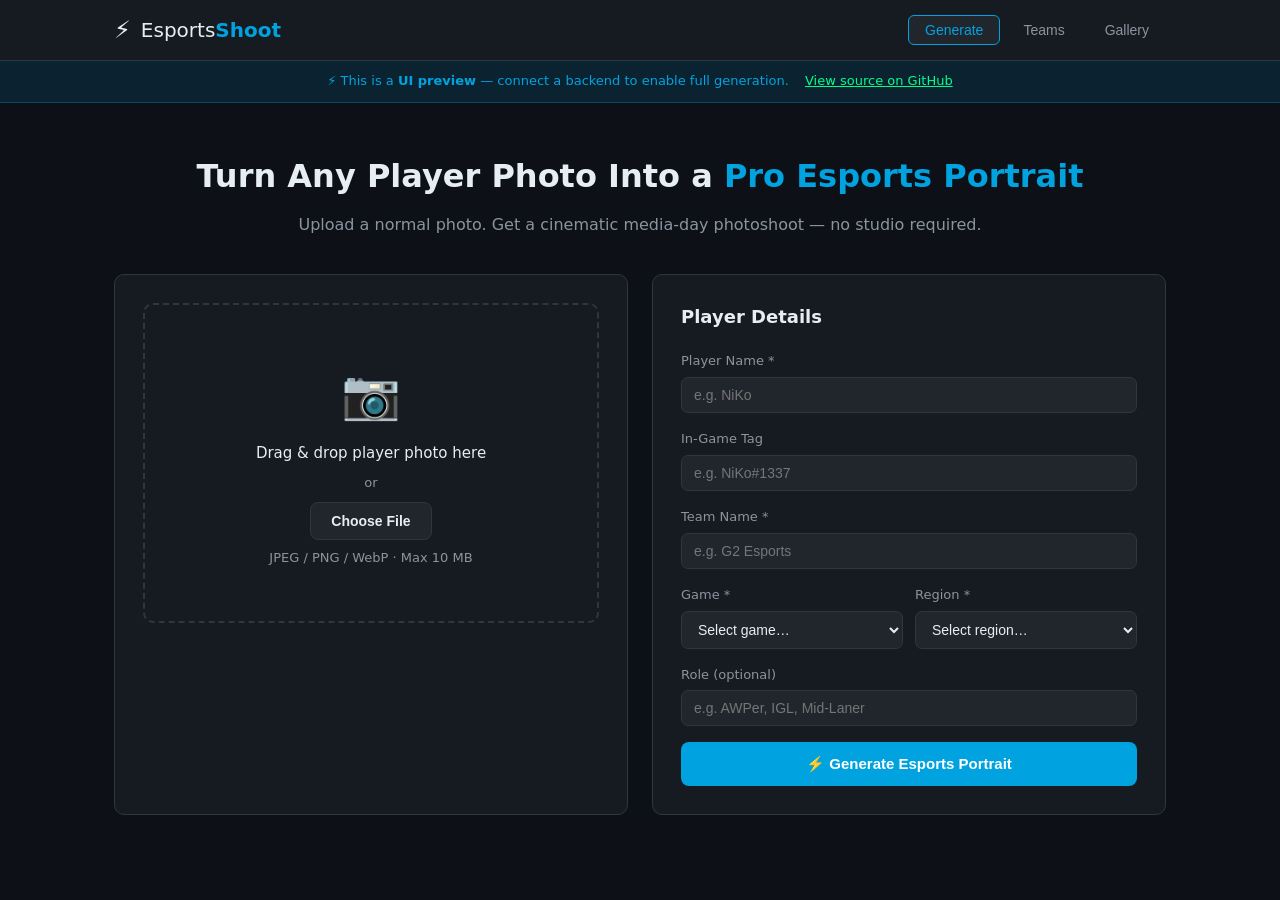
==== docs/index.html @ eb77b039 "feat: add static frontend for GitHub Pages (docs/ folder)" ====
<!DOCTYPE html>
<html lang="en">
<head>
  <meta charset="UTF-8" />
  <meta name="viewport" content="width=device-width, initial-scale=1.0" />
  <title>AI Esports Photoshoot Engine</title>
  <link rel="stylesheet" href="styles.css" />
</head>
<body>
  <header class="site-header">
    <div class="header-inner">
      <div class="logo">
        <span class="logo-icon">⚡</span>
        <span class="logo-text">Esports<strong>Shoot</strong></span>
      </div>
      <nav>
        <button class="nav-btn active" data-tab="generate">Generate</button>
        <button class="nav-btn" data-tab="teams">Teams</button>
        <button class="nav-btn" data-tab="gallery">Gallery</button>
      </nav>
    </div>
  </header>

  <div class="demo-banner">
    ⚡ This is a <strong>UI preview</strong> — connect a backend to enable full generation.
    <a href="https://github.com/mouad-gl/Esport-Test" target="_blank">View source on GitHub</a>
  </div>

  <!-- GENERATE TAB -->
  <main id="tab-generate" class="tab-pane active">
    <div class="page-hero">
      <h1>Turn Any Player Photo Into a <span class="accent">Pro Esports Portrait</span></h1>
      <p>Upload a normal photo. Get a cinematic media-day photoshoot — no studio required.</p>
    </div>

    <div class="generate-layout">
      <div class="upload-card">
        <div id="drop-zone" class="drop-zone">
          <input type="file" id="photo-input" accept="image/*" hidden />
          <div class="drop-content" id="drop-content">
            <div class="drop-icon">📷</div>
            <p>Drag &amp; drop player photo here</p>
            <p class="hint">or</p>
            <button class="btn btn-secondary" onclick="document.getElementById('photo-input').click()">
              Choose File
            </button>
            <p class="hint">JPEG / PNG / WebP · Max 10 MB</p>
          </div>
          <img id="preview-img" class="preview-img hidden" alt="Preview" />
        </div>
      </div>

      <div class="form-card">
        <h2>Player Details</h2>
        <form id="generate-form">
          <div class="form-row">
            <label for="player-name">Player Name *</label>
            <input id="player-name" type="text" placeholder="e.g. NiKo" required />
          </div>
          <div class="form-row">
            <label for="game-tag">In-Game Tag</label>
            <input id="game-tag" type="text" placeholder="e.g. NiKo#1337" />
          </div>
          <div class="form-row">
            <label for="team-name">Team Name *</label>
            <input id="team-name" type="text" placeholder="e.g. G2 Esports" required />
          </div>
          <div class="form-row two-col">
            <div>
              <label for="game">Game *</label>
              <select id="game" required>
                <option value="">Select game…</option>
                <option value="CS2">CS2</option>
                <option value="Valorant">Valorant</option>
                <option value="League of Legends">League of Legends</option>
                <option value="Dota 2">Dota 2</option>
                <option value="Apex Legends">Apex Legends</option>
                <option value="Fortnite">Fortnite</option>
                <option value="Overwatch">Overwatch</option>
                <option value="Rocket League">Rocket League</option>
              </select>
            </div>
            <div>
              <label for="region">Region *</label>
              <select id="region" required>
                <option value="">Select region…</option>
                <option value="NA">NA</option>
                <option value="EU">EU</option>
                <option value="KR">KR</option>
                <option value="CN">CN</option>
                <option value="SEA">SEA</option>
                <option value="BR">BR</option>
                <option value="LA">LA</option>
                <option value="JP">JP</option>
                <option value="OCE">OCE</option>
                <option value="MENA">MENA</option>
              </select>
            </div>
          </div>
          <div class="form-row">
            <label for="role">Role (optional)</label>
            <input id="role" type="text" placeholder="e.g. AWPer, IGL, Mid-Laner" />
          </div>

          <div id="team-status-banner" class="team-banner hidden"></div>

          <button type="submit" class="btn btn-primary btn-full" id="submit-btn">
            <span id="submit-label">⚡ Generate Esports Portrait</span>
            <span id="submit-spinner" class="spinner hidden"></span>
          </button>
        </form>
      </div>
    </div>

    <div id="result-panel" class="result-panel hidden"></div>
    <div id="error-panel" class="error-panel hidden"></div>
  </main>

  <!-- TEAMS TAB -->
  <main id="tab-teams" class="tab-pane hidden">
    <div class="page-hero">
      <h1>Team <span class="accent">Identity Memory</span></h1>
      <p>Every team's jersey design is saved and reused for all future players.</p>
    </div>
    <div id="teams-grid" class="teams-grid">
      <div class="loading-placeholder">Connect a backend to see teams.</div>
    </div>
  </main>

  <!-- GALLERY TAB -->
  <main id="tab-gallery" class="tab-pane hidden">
    <div class="page-hero">
      <h1>Generated <span class="accent">Portraits</span></h1>
      <p>All photoshoot results across teams and players.</p>
    </div>
    <div id="gallery-grid" class="gallery-grid">
      <div class="loading-placeholder">Connect a backend to see the gallery.</div>
    </div>
  </main>

  <script src="app.js"></script>
</body>
</html>
---- docs/styles.css ----
/* Reset & Base */
*, *::before, *::after { box-sizing: border-box; margin: 0; padding: 0; }

:root {
  --bg:         #0d1117;
  --bg2:        #161b22;
  --bg3:        #21262d;
  --border:     #30363d;
  --text:       #e6edf3;
  --text-dim:   #8b949e;
  --accent:     #00a3e0;
  --accent2:    #00ff88;
  --danger:     #f85149;
  --radius:     10px;
  --shadow:     0 4px 24px rgba(0,0,0,.6);
}

body {
  background: var(--bg);
  color: var(--text);
  font-family: 'Segoe UI', system-ui, -apple-system, sans-serif;
  font-size: 15px;
  line-height: 1.6;
  min-height: 100vh;
}

/* Demo banner */
.demo-banner {
  background: rgba(0,163,224,.12);
  border-bottom: 1px solid rgba(0,163,224,.3);
  color: var(--accent);
  text-align: center;
  padding: 10px 20px;
  font-size: 13px;
}
.demo-banner a { color: var(--accent2); margin-left: 12px; }

/* Header */
.site-header {
  background: var(--bg2);
  border-bottom: 1px solid var(--border);
  position: sticky;
  top: 0;
  z-index: 100;
}
.header-inner {
  max-width: 1100px;
  margin: 0 auto;
  padding: 0 24px;
  height: 60px;
  display: flex;
  align-items: center;
  justify-content: space-between;
}
.logo { display: flex; align-items: center; gap: 10px; font-size: 20px; }
.logo-icon { font-size: 24px; }
.logo-text strong { color: var(--accent); }
nav { display: flex; gap: 6px; }
.nav-btn {
  background: none;
  border: 1px solid transparent;
  color: var(--text-dim);
  padding: 6px 16px;
  border-radius: 6px;
  cursor: pointer;
  font-size: 14px;
  transition: all .2s;
}
.nav-btn:hover { color: var(--text); border-color: var(--border); }
.nav-btn.active { background: var(--bg3); color: var(--accent); border-color: var(--accent); }

/* Tab system */
.tab-pane { display: none; }
.tab-pane.active { display: block; }

/* Page hero */
.page-hero {
  max-width: 1100px;
  margin: 48px auto 36px;
  padding: 0 24px;
  text-align: center;
}
.page-hero h1 { font-size: 2rem; font-weight: 700; margin-bottom: 10px; }
.page-hero p { color: var(--text-dim); font-size: 16px; }
.accent { color: var(--accent); }

/* Generate layout */
.generate-layout {
  max-width: 1100px;
  margin: 0 auto 48px;
  padding: 0 24px;
  display: grid;
  grid-template-columns: 1fr 1fr;
  gap: 24px;
}
@media (max-width: 760px) { .generate-layout { grid-template-columns: 1fr; } }

/* Cards */
.upload-card, .form-card {
  background: var(--bg2);
  border: 1px solid var(--border);
  border-radius: var(--radius);
  padding: 28px;
}

.drop-zone {
  border: 2px dashed var(--border);
  border-radius: var(--radius);
  padding: 40px 20px;
  text-align: center;
  cursor: pointer;
  transition: border-color .2s, background .2s;
  min-height: 320px;
  display: flex;
  align-items: center;
  justify-content: center;
}
.drop-zone.drag-over {
  border-color: var(--accent);
  background: rgba(0,163,224,.07);
}
.drop-content { display: flex; flex-direction: column; align-items: center; gap: 8px; }
.drop-icon { font-size: 48px; }
.hint { color: var(--text-dim); font-size: 13px; }

.preview-img {
  width: 100%;
  height: 320px;
  object-fit: contain;
  border-radius: 8px;
}
.hidden { display: none !important; }

/* Form */
.form-card h2 { font-size: 18px; margin-bottom: 20px; }
.form-row { margin-bottom: 16px; }
.form-row.two-col { display: grid; grid-template-columns: 1fr 1fr; gap: 12px; }
label { display: block; font-size: 13px; color: var(--text-dim); margin-bottom: 5px; }
input, select {
  width: 100%;
  background: var(--bg3);
  border: 1px solid var(--border);
  color: var(--text);
  padding: 9px 12px;
  border-radius: 7px;
  font-size: 14px;
  transition: border-color .2s;
}
input:focus, select:focus { outline: none; border-color: var(--accent); }
select option { background: var(--bg3); }

/* Team banner */
.team-banner {
  padding: 10px 14px;
  border-radius: 7px;
  font-size: 13px;
  margin-bottom: 16px;
}
.team-banner.existing {
  background: rgba(0,255,136,.1);
  border: 1px solid rgba(0,255,136,.3);
  color: var(--accent2);
}
.team-banner.new-team {
  background: rgba(0,163,224,.1);
  border: 1px solid rgba(0,163,224,.3);
  color: var(--accent);
}

/* Buttons */
.btn {
  display: inline-flex;
  align-items: center;
  gap: 8px;
  padding: 10px 20px;
  border-radius: 8px;
  font-size: 14px;
  font-weight: 600;
  cursor: pointer;
  border: none;
  text-decoration: none;
  transition: opacity .2s, transform .1s;
}
.btn:active { transform: scale(.97); }
.btn:disabled { opacity: .5; cursor: not-allowed; }
.btn-primary { background: var(--accent); color: #fff; }
.btn-primary:hover:not(:disabled) { background: #0090c7; }
.btn-secondary { background: var(--bg3); color: var(--text); border: 1px solid var(--border); }
.btn-secondary:hover { border-color: var(--accent); }
.btn-full { width: 100%; justify-content: center; padding: 13px; font-size: 15px; }

/* Spinner */
.spinner {
  width: 18px; height: 18px;
  border: 2px solid rgba(255,255,255,.3);
  border-top-color: #fff;
  border-radius: 50%;
  animation: spin .7s linear infinite;
}
@keyframes spin { to { transform: rotate(360deg); } }

/* Result & error panels */
.result-panel, .error-panel {
  max-width: 1100px;
  margin: 0 auto 40px;
  padding: 0 24px;
}
.error-box {
  background: rgba(248,81,73,.1);
  border: 1px solid rgba(248,81,73,.4);
  color: var(--danger);
  padding: 16px 20px;
  border-radius: var(--radius);
  font-size: 14px;
}

/* Teams grid */
.teams-grid {
  max-width: 1100px;
  margin: 0 auto 60px;
  padding: 0 24px;
  display: grid;
  grid-template-columns: repeat(auto-fill, minmax(280px, 1fr));
  gap: 18px;
}
.team-card {
  background: var(--bg2);
  border: 1px solid var(--border);
  border-radius: var(--radius);
  padding: 22px;
  transition: border-color .2s;
}
.team-card:hover { border-color: var(--accent); }

/* Gallery grid */
.gallery-grid {
  max-width: 1100px;
  margin: 0 auto 60px;
  padding: 0 24px;
  display: grid;
  grid-template-columns: repeat(auto-fill, minmax(220px, 1fr));
  gap: 18px;
}
.gallery-card {
  background: var(--bg2);
  border: 1px solid var(--border);
  border-radius: var(--radius);
  overflow: hidden;
  transition: border-color .2s, transform .2s;
}
.gallery-card:hover { border-color: var(--accent); transform: translateY(-2px); }
.gallery-card img {
  width: 100%;
  aspect-ratio: 3/4;
  object-fit: cover;
  background: var(--bg3);
}
.gallery-card-info { padding: 12px; }
.gallery-card-info strong { display: block; font-size: 14px; }
.gallery-card-info span { font-size: 12px; color: var(--text-dim); }

/* Loading placeholder */
.loading-placeholder {
  color: var(--text-dim);
  text-align: center;
  padding: 60px 0;
  grid-column: 1 / -1;
}
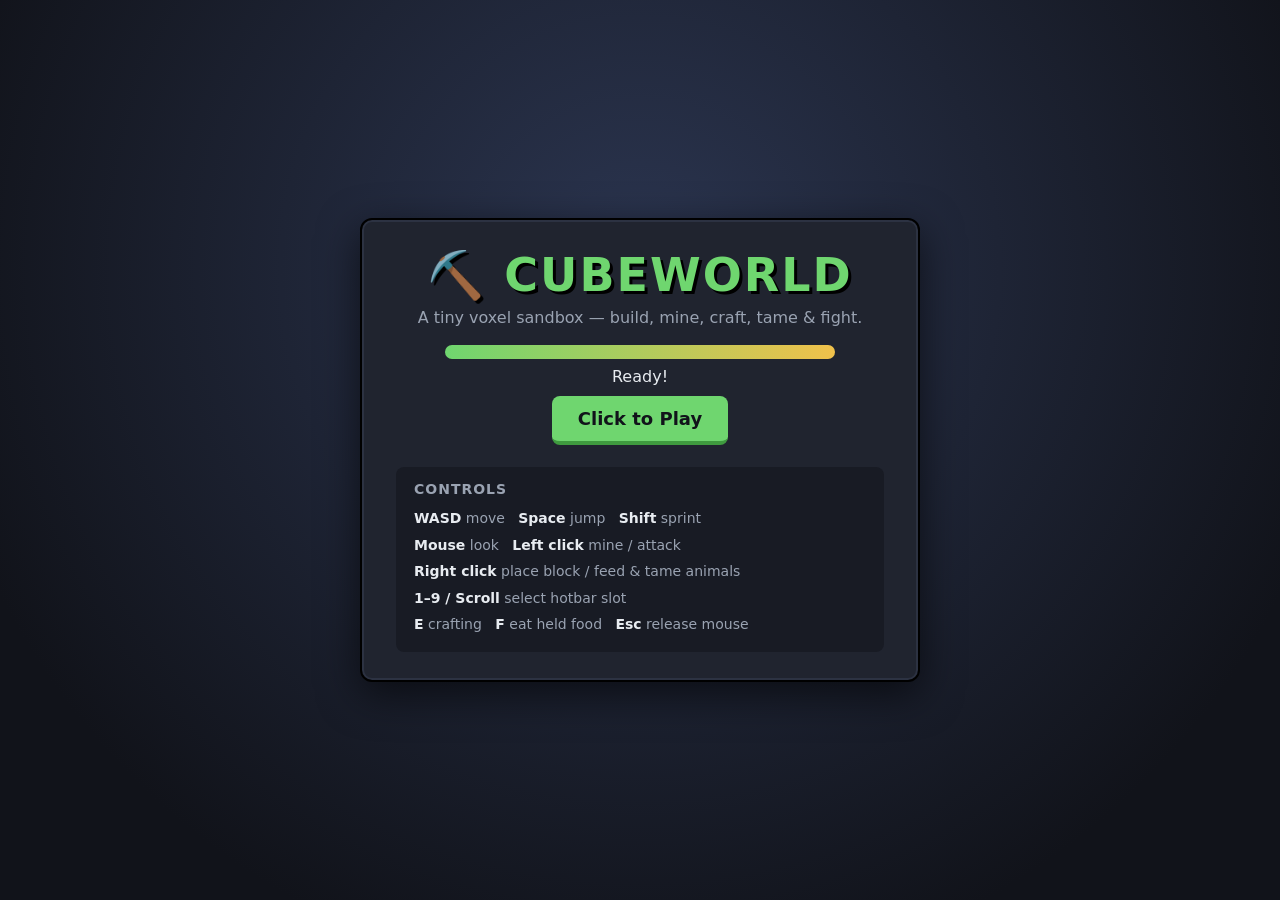
==== commit 9e671209: "Replace AI Esports app with Cubeworld, a 3D voxel sandbox game Scrap the previous FastAPI/static-sit" ====
--- a/docs/index.html
+++ b/docs/index.html
@@ -2,142 +2,76 @@
 <html lang="en">
 <head>
   <meta charset="UTF-8" />
-  <meta name="viewport" content="width=device-width, initial-scale=1.0" />
-  <title>AI Esports Photoshoot Engine</title>
+  <meta name="viewport" content="width=device-width, initial-scale=1.0, maximum-scale=1.0, user-scalable=no" />
+  <title>Cubeworld — a craft & survive sandbox</title>
   <link rel="stylesheet" href="styles.css" />
 </head>
 <body>
-  <header class="site-header">
-    <div class="header-inner">
-      <div class="logo">
-        <span class="logo-icon">⚡</span>
-        <span class="logo-text">Esports<strong>Shoot</strong></span>
+  <!-- Loading / start screen -->
+  <div id="overlay" class="overlay">
+    <div class="panel">
+      <h1>⛏️ CUBEWORLD</h1>
+      <p class="tag">A tiny voxel sandbox — build, mine, craft, tame &amp; fight.</p>
+      <div id="loadbar"><div id="loadbar-fill"></div></div>
+      <p id="loadtext">Generating world…</p>
+      <button id="playBtn" disabled>Click to Play</button>
+      <div class="controls-help">
+        <h3>Controls</h3>
+        <ul>
+          <li><b>WASD</b> move &nbsp; <b>Space</b> jump &nbsp; <b>Shift</b> sprint</li>
+          <li><b>Mouse</b> look &nbsp; <b>Left click</b> mine / attack</li>
+          <li><b>Right click</b> place block / feed &amp; tame animals</li>
+          <li><b>1–9 / Scroll</b> select hotbar slot</li>
+          <li><b>E</b> crafting &nbsp; <b>F</b> eat held food &nbsp; <b>Esc</b> release mouse</li>
+        </ul>
       </div>
-      <nav>
-        <button class="nav-btn active" data-tab="generate">Generate</button>
-        <button class="nav-btn" data-tab="teams">Teams</button>
-        <button class="nav-btn" data-tab="gallery">Gallery</button>
-      </nav>
     </div>
-  </header>
-
-  <div class="demo-banner">
-    ⚡ This is a <strong>UI preview</strong> — connect a backend to enable full generation.
-    <a href="https://github.com/mouad-gl/Esport-Test" target="_blank">View source on GitHub</a>
   </div>
 
-  <!-- GENERATE TAB -->
-  <main id="tab-generate" class="tab-pane active">
-    <div class="page-hero">
-      <h1>Turn Any Player Photo Into a <span class="accent">Pro Esports Portrait</span></h1>
-      <p>Upload a normal photo. Get a cinematic media-day photoshoot — no studio required.</p>
+  <!-- In-game HUD -->
+  <div id="hud" class="hidden">
+    <div id="crosshair">+</div>
+
+    <div id="stats">
+      <div id="hearts" class="bar"></div>
+      <div id="hunger" class="bar"></div>
     </div>
 
-    <div class="generate-layout">
-      <div class="upload-card">
-        <div id="drop-zone" class="drop-zone">
-          <input type="file" id="photo-input" accept="image/*" hidden />
-          <div class="drop-content" id="drop-content">
-            <div class="drop-icon">📷</div>
-            <p>Drag &amp; drop player photo here</p>
-            <p class="hint">or</p>
-            <button class="btn btn-secondary" onclick="document.getElementById('photo-input').click()">
-              Choose File
-            </button>
-            <p class="hint">JPEG / PNG / WebP · Max 10 MB</p>
-          </div>
-          <img id="preview-img" class="preview-img hidden" alt="Preview" />
-        </div>
-      </div>
+    <div id="toast"></div>
 
-      <div class="form-card">
-        <h2>Player Details</h2>
-        <form id="generate-form">
-          <div class="form-row">
-            <label for="player-name">Player Name *</label>
-            <input id="player-name" type="text" placeholder="e.g. NiKo" required />
-          </div>
-          <div class="form-row">
-            <label for="game-tag">In-Game Tag</label>
-            <input id="game-tag" type="text" placeholder="e.g. NiKo#1337" />
-          </div>
-          <div class="form-row">
-            <label for="team-name">Team Name *</label>
-            <input id="team-name" type="text" placeholder="e.g. G2 Esports" required />
-          </div>
-          <div class="form-row two-col">
-            <div>
-              <label for="game">Game *</label>
-              <select id="game" required>
-                <option value="">Select game…</option>
-                <option value="CS2">CS2</option>
-                <option value="Valorant">Valorant</option>
-                <option value="League of Legends">League of Legends</option>
-                <option value="Dota 2">Dota 2</option>
-                <option value="Apex Legends">Apex Legends</option>
-                <option value="Fortnite">Fortnite</option>
-                <option value="Overwatch">Overwatch</option>
-                <option value="Rocket League">Rocket League</option>
-              </select>
-            </div>
-            <div>
-              <label for="region">Region *</label>
-              <select id="region" required>
-                <option value="">Select region…</option>
-                <option value="NA">NA</option>
-                <option value="EU">EU</option>
-                <option value="KR">KR</option>
-                <option value="CN">CN</option>
-                <option value="SEA">SEA</option>
-                <option value="BR">BR</option>
-                <option value="LA">LA</option>
-                <option value="JP">JP</option>
-                <option value="OCE">OCE</option>
-                <option value="MENA">MENA</option>
-              </select>
-            </div>
-          </div>
-          <div class="form-row">
-            <label for="role">Role (optional)</label>
-            <input id="role" type="text" placeholder="e.g. AWPer, IGL, Mid-Laner" />
-          </div>
+    <div id="hotbar"></div>
 
-          <div id="team-status-banner" class="team-banner hidden"></div>
+    <div id="hint">Press <b>E</b> to craft</div>
+  </div>
 
-          <button type="submit" class="btn btn-primary btn-full" id="submit-btn">
-            <span id="submit-label">⚡ Generate Esports Portrait</span>
-            <span id="submit-spinner" class="spinner hidden"></span>
-          </button>
-        </form>
-      </div>
+  <!-- Crafting screen -->
+  <div id="craftScreen" class="overlay hidden">
+    <div class="panel craft-panel">
+      <h2>🛠️ Crafting</h2>
+      <p class="tag">Recipes you can make are highlighted. Click to craft.</p>
+      <div id="recipeList"></div>
+      <h3>Inventory</h3>
+      <div id="invGrid"></div>
+      <button id="closeCraft">Close (E)</button>
     </div>
+  </div>
 
-    <div id="result-panel" class="result-panel hidden"></div>
-    <div id="error-panel" class="error-panel hidden"></div>
-  </main>
+  <div id="deathScreen" class="overlay hidden">
+    <div class="panel">
+      <h1 style="color:#ff5a5a">You Died</h1>
+      <p class="tag" id="deathMsg">The world is unforgiving.</p>
+      <button id="respawnBtn">Respawn</button>
+    </div>
+  </div>
 
-  <!-- TEAMS TAB -->
-  <main id="tab-teams" class="tab-pane hidden">
-    <div class="page-hero">
-      <h1>Team <span class="accent">Identity Memory</span></h1>
-      <p>Every team's jersey design is saved and reused for all future players.</p>
-    </div>
-    <div id="teams-grid" class="teams-grid">
-      <div class="loading-placeholder">Connect a backend to see teams.</div>
-    </div>
-  </main>
-
-  <!-- GALLERY TAB -->
-  <main id="tab-gallery" class="tab-pane hidden">
-    <div class="page-hero">
-      <h1>Generated <span class="accent">Portraits</span></h1>
-      <p>All photoshoot results across teams and players.</p>
-    </div>
-    <div id="gallery-grid" class="gallery-grid">
-      <div class="loading-placeholder">Connect a backend to see the gallery.</div>
-    </div>
-  </main>
-
-  <script src="app.js"></script>
+  <!-- Three.js via ES module CDN -->
+  <script type="importmap">
+  {
+    "imports": {
+      "three": "./vendor/three.module.js"
+    }
+  }
+  </script>
+  <script type="module" src="js/main.js"></script>
 </body>
 </html>
--- a/docs/styles.css
+++ b/docs/styles.css
@@ -1,268 +1,230 @@
-/* Reset & Base */
-*, *::before, *::after { box-sizing: border-box; margin: 0; padding: 0; }
+* { margin: 0; padding: 0; box-sizing: border-box; }
 
 :root {
-  --bg:         #0d1117;
-  --bg2:        #161b22;
-  --bg3:        #21262d;
-  --border:     #30363d;
-  --text:       #e6edf3;
-  --text-dim:   #8b949e;
-  --accent:     #00a3e0;
-  --accent2:    #00ff88;
-  --danger:     #f85149;
-  --radius:     10px;
-  --shadow:     0 4px 24px rgba(0,0,0,.6);
-}
-
-body {
-  background: var(--bg);
-  color: var(--text);
-  font-family: 'Segoe UI', system-ui, -apple-system, sans-serif;
-  font-size: 15px;
-  line-height: 1.6;
-  min-height: 100vh;
-}
-
-/* Demo banner */
-.demo-banner {
-  background: rgba(0,163,224,.12);
-  border-bottom: 1px solid rgba(0,163,224,.3);
-  color: var(--accent);
-  text-align: center;
-  padding: 10px 20px;
-  font-size: 13px;
-}
-.demo-banner a { color: var(--accent2); margin-left: 12px; }
-
-/* Header */
-.site-header {
-  background: var(--bg2);
-  border-bottom: 1px solid var(--border);
-  position: sticky;
-  top: 0;
-  z-index: 100;
-}
-.header-inner {
-  max-width: 1100px;
-  margin: 0 auto;
-  padding: 0 24px;
-  height: 60px;
-  display: flex;
-  align-items: center;
-  justify-content: space-between;
-}
-.logo { display: flex; align-items: center; gap: 10px; font-size: 20px; }
-.logo-icon { font-size: 24px; }
-.logo-text strong { color: var(--accent); }
-nav { display: flex; gap: 6px; }
-.nav-btn {
-  background: none;
-  border: 1px solid transparent;
-  color: var(--text-dim);
-  padding: 6px 16px;
-  border-radius: 6px;
-  cursor: pointer;
-  font-size: 14px;
-  transition: all .2s;
-}
-.nav-btn:hover { color: var(--text); border-color: var(--border); }
-.nav-btn.active { background: var(--bg3); color: var(--accent); border-color: var(--accent); }
-
-/* Tab system */
-.tab-pane { display: none; }
-.tab-pane.active { display: block; }
-
-/* Page hero */
-.page-hero {
-  max-width: 1100px;
-  margin: 48px auto 36px;
-  padding: 0 24px;
-  text-align: center;
-}
-.page-hero h1 { font-size: 2rem; font-weight: 700; margin-bottom: 10px; }
-.page-hero p { color: var(--text-dim); font-size: 16px; }
-.accent { color: var(--accent); }
-
-/* Generate layout */
-.generate-layout {
-  max-width: 1100px;
-  margin: 0 auto 48px;
-  padding: 0 24px;
-  display: grid;
-  grid-template-columns: 1fr 1fr;
-  gap: 24px;
-}
-@media (max-width: 760px) { .generate-layout { grid-template-columns: 1fr; } }
-
-/* Cards */
-.upload-card, .form-card {
-  background: var(--bg2);
-  border: 1px solid var(--border);
-  border-radius: var(--radius);
-  padding: 28px;
-}
-
-.drop-zone {
-  border: 2px dashed var(--border);
-  border-radius: var(--radius);
-  padding: 40px 20px;
-  text-align: center;
-  cursor: pointer;
-  transition: border-color .2s, background .2s;
-  min-height: 320px;
+  --bg: #1a1c25;
+  --panel: #20242f;
+  --accent: #6fd66f;
+  --accent2: #f0c14b;
+  --ink: #e8ecf1;
+  --muted: #9aa3b2;
+  --slot: #3a3f4d;
+  --slot-border: #11131a;
+}
+
+html, body {
+  height: 100%;
+  overflow: hidden;
+  background: #87b9e6;
+  color: var(--ink);
+  font-family: "Trebuchet MS", "Segoe UI", system-ui, sans-serif;
+  user-select: none;
+  -webkit-user-select: none;
+}
+
+canvas { display: block; }
+
+.hidden { display: none !important; }
+
+/* ---------- Overlays ---------- */
+.overlay {
+  position: fixed;
+  inset: 0;
   display: flex;
   align-items: center;
   justify-content: center;
-}
-.drop-zone.drag-over {
-  border-color: var(--accent);
-  background: rgba(0,163,224,.07);
-}
-.drop-content { display: flex; flex-direction: column; align-items: center; gap: 8px; }
-.drop-icon { font-size: 48px; }
-.hint { color: var(--text-dim); font-size: 13px; }
-
-.preview-img {
-  width: 100%;
-  height: 320px;
-  object-fit: contain;
-  border-radius: 8px;
-}
-.hidden { display: none !important; }
-
-/* Form */
-.form-card h2 { font-size: 18px; margin-bottom: 20px; }
-.form-row { margin-bottom: 16px; }
-.form-row.two-col { display: grid; grid-template-columns: 1fr 1fr; gap: 12px; }
-label { display: block; font-size: 13px; color: var(--text-dim); margin-bottom: 5px; }
-input, select {
-  width: 100%;
-  background: var(--bg3);
-  border: 1px solid var(--border);
-  color: var(--text);
-  padding: 9px 12px;
-  border-radius: 7px;
+  background: radial-gradient(circle at 50% 30%, #2b3550, #11131a 80%);
+  z-index: 50;
+  padding: 20px;
+}
+
+.panel {
+  background: var(--panel);
+  border: 2px solid #000;
+  border-radius: 12px;
+  box-shadow: 0 12px 40px rgba(0,0,0,.6), inset 0 0 0 2px #2c3242;
+  padding: 28px 34px;
+  width: min(560px, 94vw);
+  text-align: center;
+}
+
+.panel h1 {
+  font-size: 46px;
+  letter-spacing: 2px;
+  text-shadow: 3px 3px 0 #000;
+  color: var(--accent);
+  margin-bottom: 6px;
+}
+
+.panel h2 { color: var(--accent2); margin-bottom: 4px; text-shadow: 2px 2px 0 #000; }
+.panel h3 { margin: 18px 0 8px; color: var(--muted); font-size: 14px; text-transform: uppercase; letter-spacing: 1px; }
+
+.tag { color: var(--muted); margin-bottom: 18px; }
+
+button {
+  cursor: pointer;
+  font-family: inherit;
+  font-weight: bold;
+  font-size: 18px;
+  color: #11131a;
+  background: var(--accent);
+  border: none;
+  border-bottom: 4px solid #3f9b3f;
+  border-radius: 8px;
+  padding: 12px 26px;
+  margin-top: 10px;
+  transition: transform .05s, filter .15s;
+}
+button:hover { filter: brightness(1.08); }
+button:active { transform: translateY(2px); border-bottom-width: 2px; }
+button:disabled { background: #555b6b; border-bottom-color: #3a3f4d; color: #9aa3b2; cursor: default; }
+
+#loadbar {
+  height: 14px;
+  background: #11131a;
+  border-radius: 8px;
+  overflow: hidden;
+  margin: 18px auto 8px;
+  width: 80%;
+}
+#loadbar-fill { height: 100%; width: 0%; background: linear-gradient(90deg, var(--accent), var(--accent2)); transition: width .2s; }
+
+.controls-help {
+  margin-top: 22px;
+  text-align: left;
+  background: #181b24;
+  border-radius: 8px;
+  padding: 14px 18px;
+}
+.controls-help h3 { margin-top: 0; }
+.controls-help ul { list-style: none; line-height: 1.9; font-size: 14px; color: var(--muted); }
+.controls-help b { color: var(--ink); }
+
+/* ---------- HUD ---------- */
+#hud { position: fixed; inset: 0; z-index: 20; pointer-events: none; }
+
+#crosshair {
+  position: absolute;
+  top: 50%; left: 50%;
+  transform: translate(-50%, -50%);
+  color: #fff;
+  font-size: 26px;
+  line-height: 1;
+  mix-blend-mode: difference;
+  text-shadow: 0 0 2px #000;
+}
+
+#stats {
+  position: absolute;
+  bottom: 76px; left: 50%;
+  transform: translateX(-50%);
+  width: 460px;
+  display: flex;
+  justify-content: space-between;
+}
+.bar { display: flex; gap: 2px; }
+.bar span { font-size: 18px; line-height: 1; filter: drop-shadow(1px 1px 0 #000); }
+
+#hotbar {
+  position: absolute;
+  bottom: 14px; left: 50%;
+  transform: translateX(-50%);
+  display: flex;
+  gap: 4px;
+  background: rgba(0,0,0,.35);
+  padding: 4px;
+  border-radius: 8px;
+}
+.slot {
+  position: relative;
+  width: 50px; height: 50px;
+  background: var(--slot);
+  border: 3px solid var(--slot-border);
+  border-radius: 6px;
+  display: flex;
+  align-items: center;
+  justify-content: center;
+}
+.slot.sel { border-color: #fff; box-shadow: 0 0 0 2px #fff, 0 0 10px rgba(255,255,255,.4); }
+.slot .icon {
+  width: 34px; height: 34px;
+  border-radius: 4px;
+  image-rendering: pixelated;
+  display: flex; align-items: center; justify-content: center;
+  font-size: 22px;
+}
+.slot .count {
+  position: absolute;
+  right: 2px; bottom: 0;
+  font-size: 13px;
+  font-weight: bold;
+  color: #fff;
+  text-shadow: 1px 1px 0 #000, -1px -1px 0 #000;
+}
+.slot .label {
+  position: absolute;
+  top: -22px; left: 50%;
+  transform: translateX(-50%);
+  background: #000a;
+  color: #fff;
+  font-size: 11px;
+  padding: 1px 6px;
+  border-radius: 4px;
+  white-space: nowrap;
+  opacity: 0;
+  transition: opacity .15s;
+}
+.slot.sel .label { opacity: 1; }
+
+#hint {
+  position: absolute;
+  top: 12px; left: 50%;
+  transform: translateX(-50%);
+  background: rgba(0,0,0,.4);
+  padding: 4px 12px;
+  border-radius: 6px;
+  font-size: 13px;
+  color: #dfe5ee;
+}
+
+#toast {
+  position: absolute;
+  top: 50px; left: 50%;
+  transform: translateX(-50%);
+  display: flex;
+  flex-direction: column;
+  align-items: center;
+  gap: 4px;
+}
+.toast-line {
+  background: rgba(0,0,0,.55);
+  padding: 4px 12px;
+  border-radius: 6px;
   font-size: 14px;
-  transition: border-color .2s;
-}
-input:focus, select:focus { outline: none; border-color: var(--accent); }
-select option { background: var(--bg3); }
-
-/* Team banner */
-.team-banner {
-  padding: 10px 14px;
-  border-radius: 7px;
-  font-size: 13px;
-  margin-bottom: 16px;
-}
-.team-banner.existing {
-  background: rgba(0,255,136,.1);
-  border: 1px solid rgba(0,255,136,.3);
-  color: var(--accent2);
-}
-.team-banner.new-team {
-  background: rgba(0,163,224,.1);
-  border: 1px solid rgba(0,163,224,.3);
-  color: var(--accent);
-}
-
-/* Buttons */
-.btn {
-  display: inline-flex;
-  align-items: center;
-  gap: 8px;
-  padding: 10px 20px;
-  border-radius: 8px;
-  font-size: 14px;
-  font-weight: 600;
+  animation: toastIn .25s ease, toastOut .4s ease 1.6s forwards;
+}
+@keyframes toastIn { from { opacity: 0; transform: translateY(-8px); } to { opacity: 1; } }
+@keyframes toastOut { to { opacity: 0; transform: translateY(-8px); } }
+
+/* ---------- Crafting ---------- */
+.craft-panel { width: min(720px, 96vw); max-height: 92vh; overflow-y: auto; }
+#recipeList { display: grid; grid-template-columns: repeat(auto-fill, minmax(150px, 1fr)); gap: 8px; }
+.recipe {
+  pointer-events: auto;
+  background: #181b24;
+  border: 2px solid #11131a;
+  border-radius: 8px;
+  padding: 8px 10px;
+  text-align: left;
   cursor: pointer;
-  border: none;
-  text-decoration: none;
-  transition: opacity .2s, transform .1s;
-}
-.btn:active { transform: scale(.97); }
-.btn:disabled { opacity: .5; cursor: not-allowed; }
-.btn-primary { background: var(--accent); color: #fff; }
-.btn-primary:hover:not(:disabled) { background: #0090c7; }
-.btn-secondary { background: var(--bg3); color: var(--text); border: 1px solid var(--border); }
-.btn-secondary:hover { border-color: var(--accent); }
-.btn-full { width: 100%; justify-content: center; padding: 13px; font-size: 15px; }
-
-/* Spinner */
-.spinner {
-  width: 18px; height: 18px;
-  border: 2px solid rgba(255,255,255,.3);
-  border-top-color: #fff;
-  border-radius: 50%;
-  animation: spin .7s linear infinite;
-}
-@keyframes spin { to { transform: rotate(360deg); } }
-
-/* Result & error panels */
-.result-panel, .error-panel {
-  max-width: 1100px;
-  margin: 0 auto 40px;
-  padding: 0 24px;
-}
-.error-box {
-  background: rgba(248,81,73,.1);
-  border: 1px solid rgba(248,81,73,.4);
-  color: var(--danger);
-  padding: 16px 20px;
-  border-radius: var(--radius);
-  font-size: 14px;
-}
-
-/* Teams grid */
-.teams-grid {
-  max-width: 1100px;
-  margin: 0 auto 60px;
-  padding: 0 24px;
-  display: grid;
-  grid-template-columns: repeat(auto-fill, minmax(280px, 1fr));
-  gap: 18px;
-}
-.team-card {
-  background: var(--bg2);
-  border: 1px solid var(--border);
-  border-radius: var(--radius);
-  padding: 22px;
-  transition: border-color .2s;
-}
-.team-card:hover { border-color: var(--accent); }
-
-/* Gallery grid */
-.gallery-grid {
-  max-width: 1100px;
-  margin: 0 auto 60px;
-  padding: 0 24px;
-  display: grid;
-  grid-template-columns: repeat(auto-fill, minmax(220px, 1fr));
-  gap: 18px;
-}
-.gallery-card {
-  background: var(--bg2);
-  border: 1px solid var(--border);
-  border-radius: var(--radius);
-  overflow: hidden;
-  transition: border-color .2s, transform .2s;
-}
-.gallery-card:hover { border-color: var(--accent); transform: translateY(-2px); }
-.gallery-card img {
-  width: 100%;
-  aspect-ratio: 3/4;
-  object-fit: cover;
-  background: var(--bg3);
-}
-.gallery-card-info { padding: 12px; }
-.gallery-card-info strong { display: block; font-size: 14px; }
-.gallery-card-info span { font-size: 12px; color: var(--text-dim); }
-
-/* Loading placeholder */
-.loading-placeholder {
-  color: var(--text-dim);
-  text-align: center;
-  padding: 60px 0;
-  grid-column: 1 / -1;
-}
+  opacity: .45;
+  transition: transform .05s;
+}
+.recipe.can { opacity: 1; border-color: var(--accent); }
+.recipe.can:hover { transform: translateY(-2px); }
+.recipe .r-out { font-weight: bold; display: flex; align-items: center; gap: 6px; }
+.recipe .r-in { font-size: 12px; color: var(--muted); margin-top: 4px; }
+.r-icon { width: 22px; height: 22px; border-radius: 4px; display: inline-flex; align-items:center; justify-content:center; font-size:16px; }
+
+#invGrid { display: flex; flex-wrap: wrap; gap: 4px; justify-content: center; }
+
+/* mob health bar sprites are drawn in canvas; nothing needed here */
